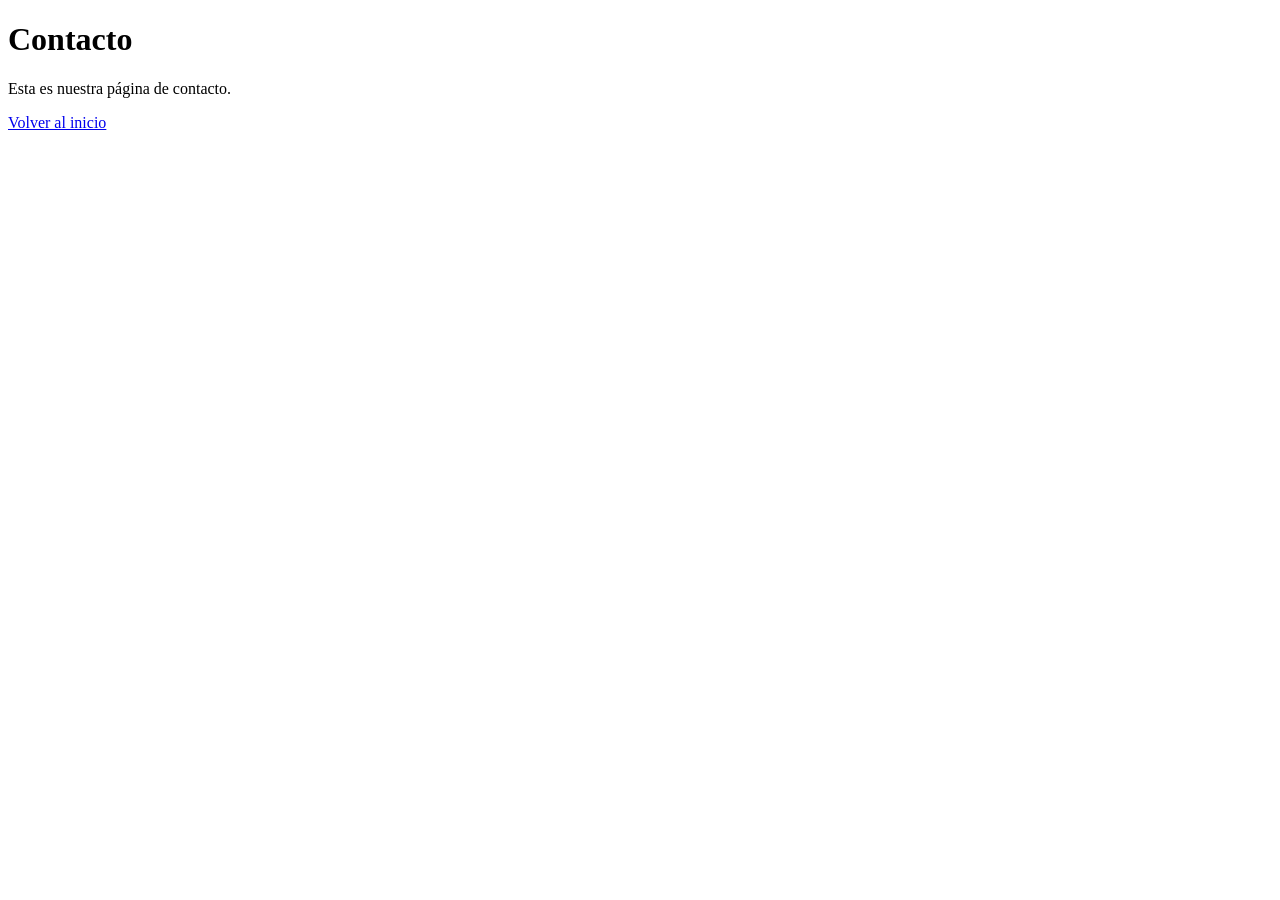
==== contacto.html @ 78036632 "Version 1" ====
<!DOCTYPE html>
<html lang="es">
<head>
    <meta charset="UTF-8">
    <title>Contacto</title>
</head>
<body>

    <h1>Contacto</h1>

    <p>Esta es nuestra página de contacto.</p>

    <a href="index.html">Volver al inicio</a>

</body>
</html>
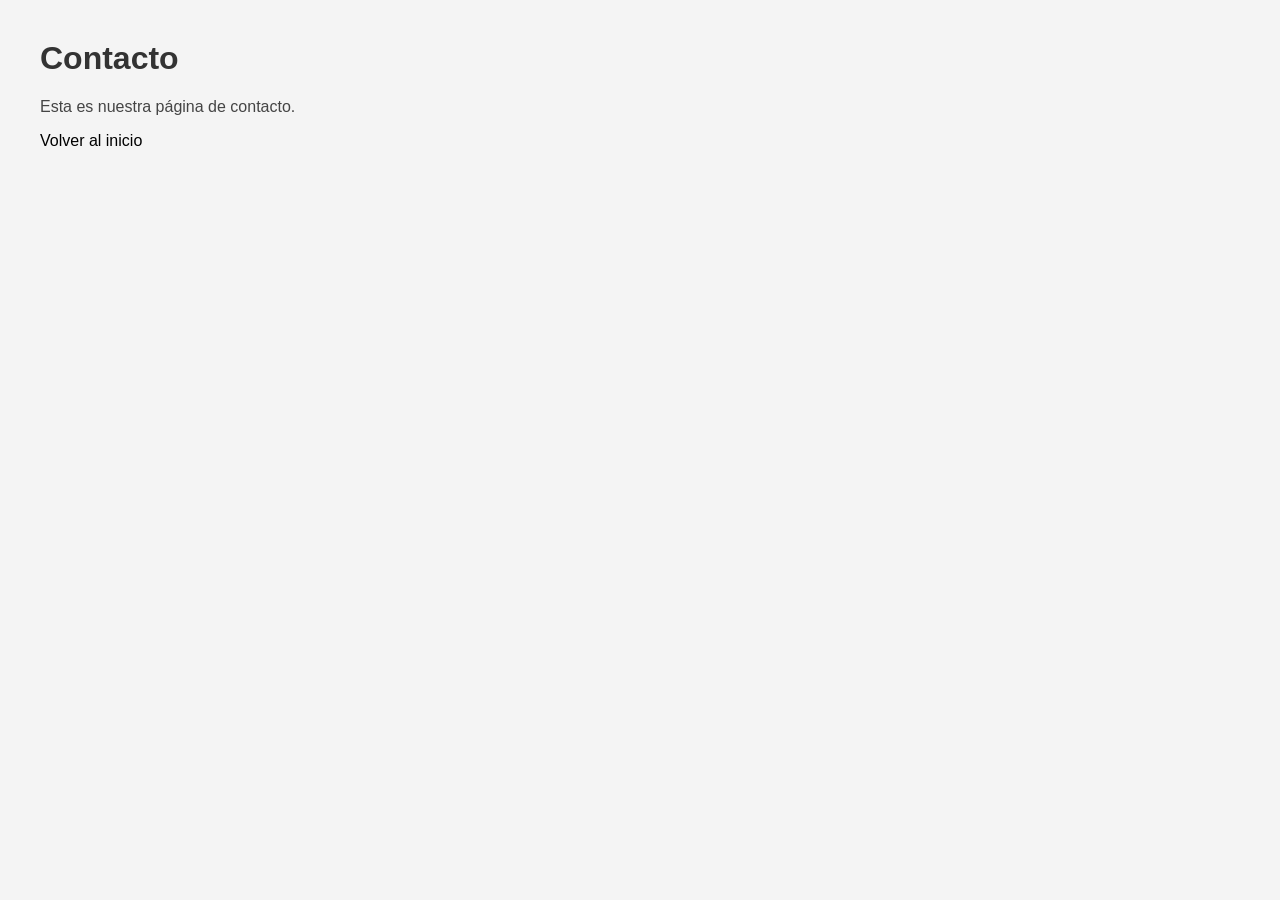
==== commit 1a5465f2: "Version 4" ====
--- a/contacto.html
+++ b/contacto.html
@@ -3,6 +3,7 @@
 <head>
     <meta charset="UTF-8">
     <title>Contacto</title>
+    <link rel="stylesheet" href="estilos.css">
 </head>
 <body>
 
--- a/estilos.css
+++ b/estilos.css
@@ -0,0 +1,28 @@
+body {
+    font-family: Arial, sans-serif;
+    margin: 40px;
+    background-color: #f4f4f4;
+}
+
+h1 {
+    color: #333333;
+}
+
+h2 {
+    color: #555555;
+}
+
+p {
+    font-size: 16px;
+    color: #444444;
+}
+
+a {
+    color: #000000;
+    text-decoration: none;
+    margin-right: 15px;
+}
+
+a:hover {
+    text-decoration: underline;
+}
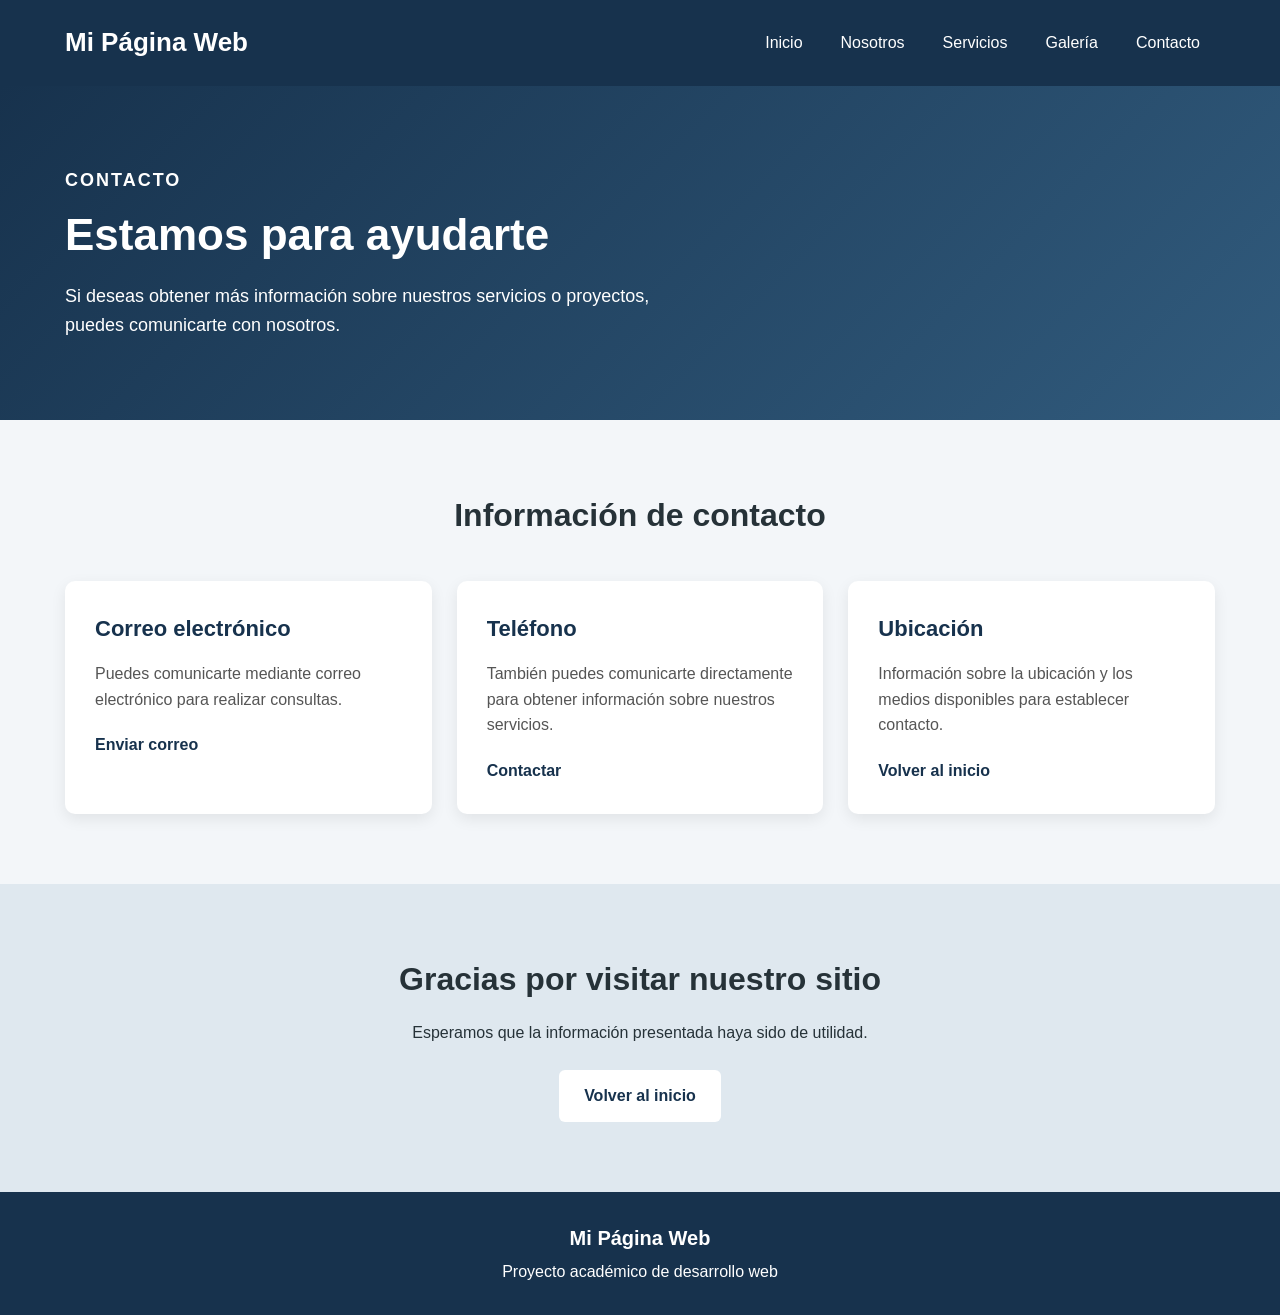
==== commit 97150822: "Version 5 - Diseño final del sitio web" ====
--- a/contacto.html
+++ b/contacto.html
@@ -2,16 +2,125 @@
 <html lang="es">
 <head>
     <meta charset="UTF-8">
-    <title>Contacto</title>
+    <meta name="viewport" content="width=device-width, initial-scale=1.0">
+    <title>Contacto | Mi Página Web</title>
     <link rel="stylesheet" href="estilos.css">
 </head>
+
 <body>
 
-    <h1>Contacto</h1>
+    <header class="encabezado">
+        <div class="contenedor">
+            <h1>Mi Página Web</h1>
 
-    <p>Esta es nuestra página de contacto.</p>
+            <nav>
+                <a href="index.html">Inicio</a>
+                <a href="nosotros.html">Nosotros</a>
+                <a href="servicios.html">Servicios</a>
+                <a href="galeria.html">Galería</a>
+                <a href="contacto.html">Contacto</a>
+            </nav>
+        </div>
+    </header>
 
-    <a href="index.html">Volver al inicio</a>
+    <main>
+
+        <section class="principal">
+            <div class="contenedor">
+
+                <div class="texto-principal">
+                    <p class="subtitulo">CONTACTO</p>
+
+                    <h2>Estamos para ayudarte</h2>
+
+                    <p>
+                        Si deseas obtener más información sobre nuestros servicios
+                        o proyectos, puedes comunicarte con nosotros.
+                    </p>
+                </div>
+
+            </div>
+        </section>
+
+        <section class="seccion">
+
+            <div class="contenedor">
+
+                <h2 class="titulo-seccion">Información de contacto</h2>
+
+                <div class="tarjetas">
+
+                    <div class="tarjeta">
+                        <h3>Correo electrónico</h3>
+
+                        <p>
+                            Puedes comunicarte mediante correo electrónico para
+                            realizar consultas.
+                        </p>
+
+                        <a href="mailto:correo@ejemplo.com">
+                            Enviar correo
+                        </a>
+                    </div>
+
+                    <div class="tarjeta">
+                        <h3>Teléfono</h3>
+
+                        <p>
+                            También puedes comunicarte directamente para obtener
+                            información sobre nuestros servicios.
+                        </p>
+
+                        <a href="tel:+000000000">
+                            Contactar
+                        </a>
+                    </div>
+
+                    <div class="tarjeta">
+                        <h3>Ubicación</h3>
+
+                        <p>
+                            Información sobre la ubicación y los medios disponibles
+                            para establecer contacto.
+                        </p>
+
+                        <a href="index.html">
+                            Volver al inicio
+                        </a>
+                    </div>
+
+                </div>
+
+            </div>
+
+        </section>
+
+        <section class="seccion seccion-destacada">
+
+            <div class="contenedor">
+
+                <h2>Gracias por visitar nuestro sitio</h2>
+
+                <p>
+                    Esperamos que la información presentada haya sido de utilidad.
+                </p>
+
+                <a href="index.html" class="boton">Volver al inicio</a>
+
+            </div>
+
+        </section>
+
+    </main>
+
+    <footer class="pie">
+
+        <div class="contenedor">
+            <p>Mi Página Web</p>
+            <p>Proyecto académico de desarrollo web</p>
+        </div>
+
+    </footer>
 
 </body>
 </html>
--- a/estilos.css
+++ b/estilos.css
@@ -1,28 +1,308 @@
+* {
+    box-sizing: border-box;
+    margin: 0;
+    padding: 0;
+}
+
 body {
-    font-family: Arial, sans-serif;
-    margin: 40px;
-    background-color: #f4f4f4;
-}
-
-h1 {
-    color: #333333;
-}
-
-h2 {
-    color: #555555;
-}
-
-p {
-    font-size: 16px;
-    color: #444444;
-}
-
-a {
-    color: #000000;
+    font-family: Arial, Helvetica, sans-serif;
+    color: #263238;
+    background-color: #f3f6f9;
+    line-height: 1.6;
+}
+
+.contenedor {
+    width: 90%;
+    max-width: 1150px;
+    margin: 0 auto;
+}
+
+
+/* ENCABEZADO */
+
+.encabezado {
+    background-color: #17324d;
+    padding: 20px 0;
+    box-shadow: 0 2px 8px rgba(0, 0, 0, 0.15);
+}
+
+.encabezado .contenedor {
+    display: flex;
+    align-items: center;
+    justify-content: space-between;
+    gap: 30px;
+}
+
+.encabezado h1 {
+    color: white;
+    font-size: 26px;
+}
+
+nav {
+    display: flex;
+    gap: 8px;
+    flex-wrap: wrap;
+}
+
+nav a {
+    color: white;
     text-decoration: none;
-    margin-right: 15px;
-}
-
-a:hover {
+    padding: 10px 15px;
+    border-radius: 5px;
+    transition: 0.3s;
+}
+
+nav a:hover {
+    background-color: #2d5578;
+}
+
+
+/* SECCIÓN PRINCIPAL */
+
+.principal {
+    background: linear-gradient(
+        135deg,
+        #17324d,
+        #315b7d
+    );
+
+    color: white;
+    padding: 80px 0;
+}
+
+.contenido-principal {
+    display: flex;
+    align-items: center;
+    justify-content: space-between;
+    gap: 50px;
+}
+
+.texto-principal {
+    flex: 1;
+}
+
+.subtitulo {
+    font-size: 14px;
+    letter-spacing: 2px;
+    font-weight: bold;
+    margin-bottom: 15px;
+}
+
+.texto-principal h2 {
+    font-size: 44px;
+    line-height: 1.2;
+    margin-bottom: 20px;
+}
+
+.texto-principal p {
+    font-size: 18px;
+    max-width: 600px;
+}
+
+.imagen-principal {
+    flex: 1;
+}
+
+.imagen-principal img {
+    width: 100%;
+    max-height: 350px;
+    object-fit: cover;
+    border-radius: 12px;
+    box-shadow: 0 10px 25px rgba(0, 0, 0, 0.25);
+}
+
+
+/* BOTONES */
+
+.botones {
+    display: flex;
+    gap: 15px;
+    margin-top: 30px;
+    flex-wrap: wrap;
+}
+
+.boton {
+    display: inline-block;
+    background-color: #ffffff;
+    color: #17324d;
+    padding: 13px 25px;
+    border-radius: 6px;
+    text-decoration: none;
+    font-weight: bold;
+    transition: 0.3s;
+}
+
+.boton:hover {
+    transform: translateY(-2px);
+    box-shadow: 0 5px 12px rgba(0, 0, 0, 0.2);
+}
+
+.boton-secundario {
+    background-color: transparent;
+    color: white;
+    border: 1px solid white;
+}
+
+
+/* SECCIONES */
+
+.seccion {
+    padding: 70px 0;
+}
+
+.titulo-seccion {
+    text-align: center;
+    font-size: 32px;
+    margin-bottom: 40px;
+}
+
+
+/* TARJETAS */
+
+.tarjetas {
+    display: grid;
+    grid-template-columns: repeat(3, 1fr);
+    gap: 25px;
+}
+
+.tarjeta {
+    background-color: white;
+    padding: 30px;
+    border-radius: 10px;
+    box-shadow: 0 5px 15px rgba(0, 0, 0, 0.08);
+    transition: 0.3s;
+}
+
+.tarjeta:hover {
+    transform: translateY(-5px);
+    box-shadow: 0 10px 20px rgba(0, 0, 0, 0.12);
+}
+
+.tarjeta h3 {
+    color: #17324d;
+    margin-bottom: 15px;
+    font-size: 22px;
+}
+
+.tarjeta p {
+    margin-bottom: 20px;
+    color: #555;
+}
+
+.tarjeta a {
+    color: #17324d;
+    font-weight: bold;
+    text-decoration: none;
+}
+
+.tarjeta a:hover {
     text-decoration: underline;
+}
+
+
+/* SECCIÓN DESTACADA */
+
+.seccion-destacada {
+    background-color: #dfe8ef;
+    text-align: center;
+}
+
+.seccion-destacada h2 {
+    font-size: 32px;
+    margin-bottom: 15px;
+}
+
+.seccion-destacada p {
+    margin-bottom: 25px;
+}
+
+
+/* PIE DE PÁGINA */
+
+.pie {
+    background-color: #17324d;
+    color: white;
+    text-align: center;
+    padding: 30px 0;
+}
+
+.pie p:first-child {
+    font-size: 20px;
+    font-weight: bold;
+    margin-bottom: 5px;
+}
+
+
+/* ADAPTACIÓN PARA CELULARES */
+
+@media (max-width: 800px) {
+
+    .encabezado .contenedor {
+        flex-direction: column;
+    }
+
+    nav {
+        justify-content: center;
+    }
+
+    .contenido-principal {
+        flex-direction: column;
+    }
+
+    .texto-principal h2 {
+        font-size: 34px;
+    }
+
+    .tarjetas {
+        grid-template-columns: 1fr;
+    }
+
+}
+/* GALERÍA */
+
+.galeria {
+    display: grid;
+    grid-template-columns: repeat(3, 1fr);
+    gap: 25px;
+}
+
+.imagen-galeria {
+    background-color: white;
+    border-radius: 10px;
+    overflow: hidden;
+    box-shadow: 0 5px 15px rgba(0, 0, 0, 0.08);
+    transition: 0.3s;
+}
+
+.imagen-galeria:hover {
+    transform: translateY(-5px);
+}
+
+.imagen-galeria img {
+    width: 100%;
+    height: 230px;
+    object-fit: cover;
+    display: block;
+}
+
+.imagen-galeria h3 {
+    color: #17324d;
+    font-size: 21px;
+    padding: 20px 20px 5px;
+}
+
+.imagen-galeria p {
+    color: #555;
+    padding: 0 20px 20px;
+}
+
+
+/* ADAPTACIÓN DE LA GALERÍA */
+
+@media (max-width: 800px) {
+
+    .galeria {
+        grid-template-columns: 1fr;
+    }
+
 }
